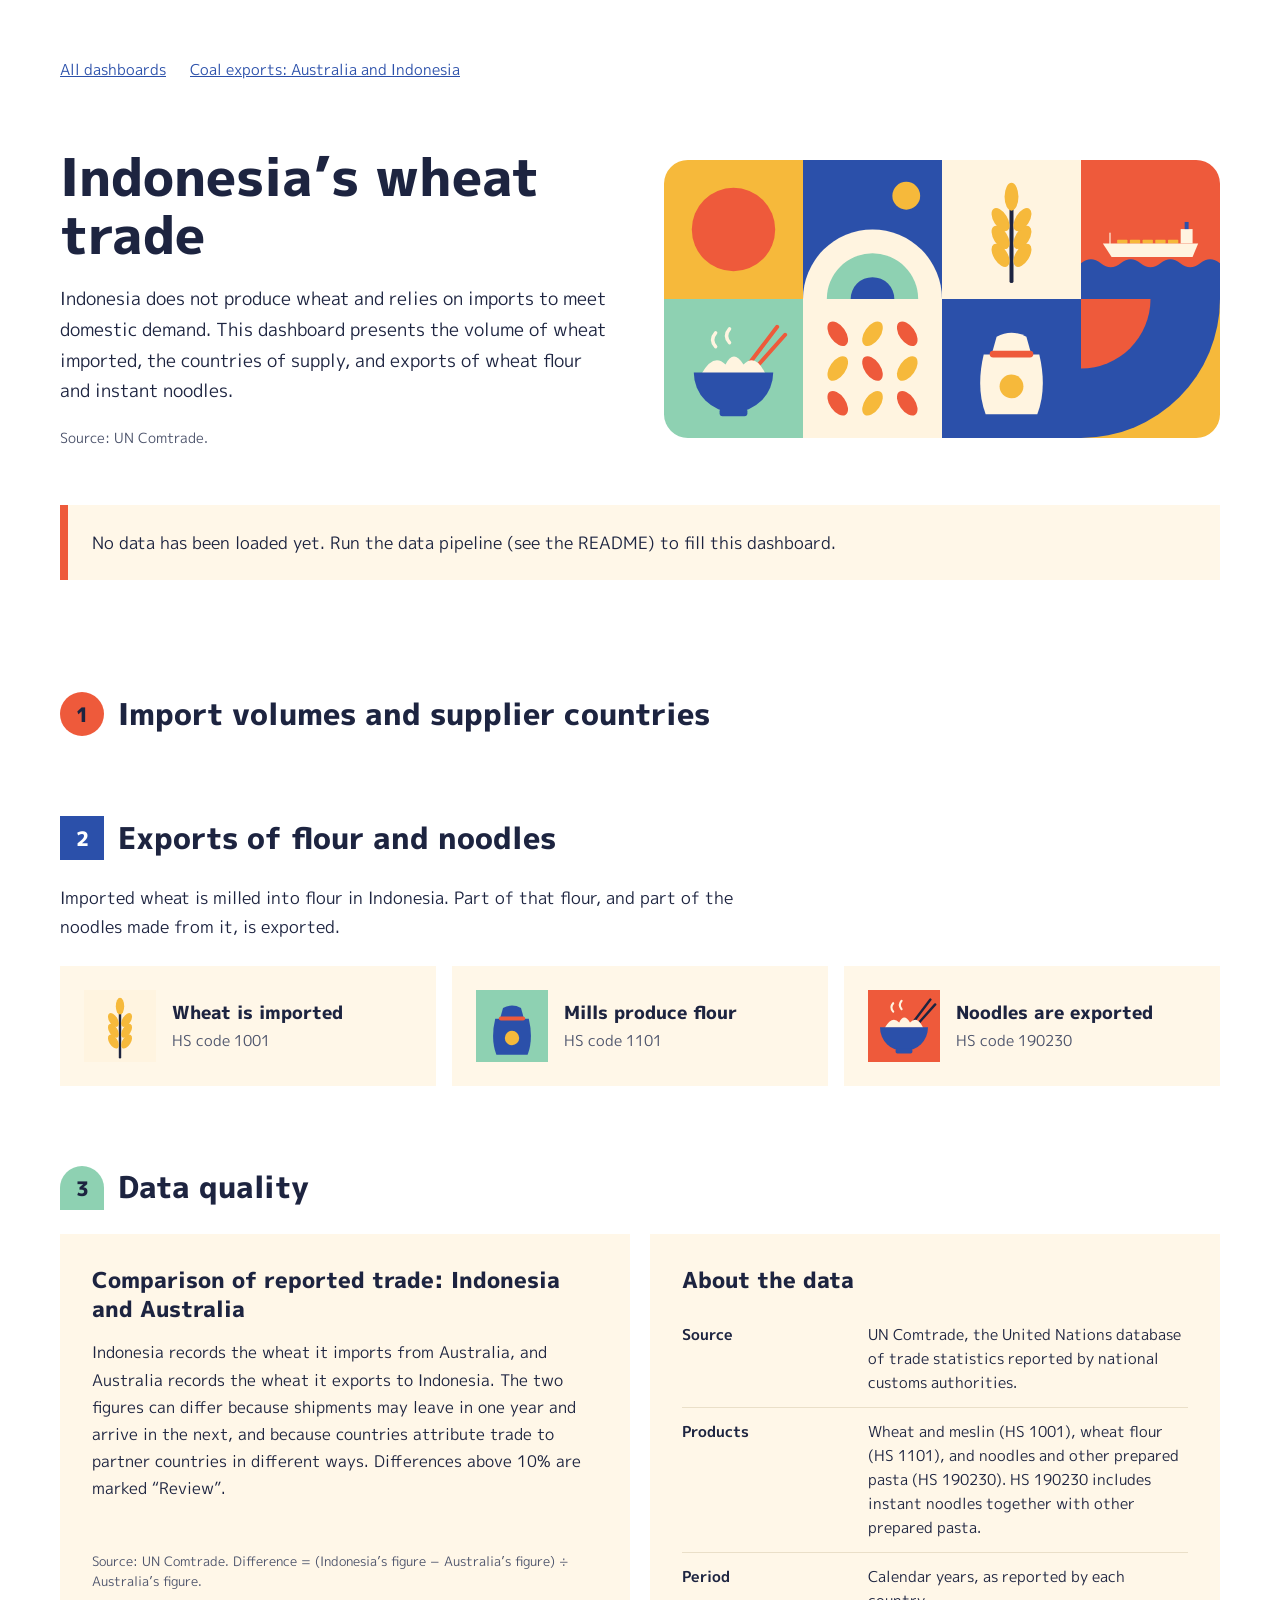
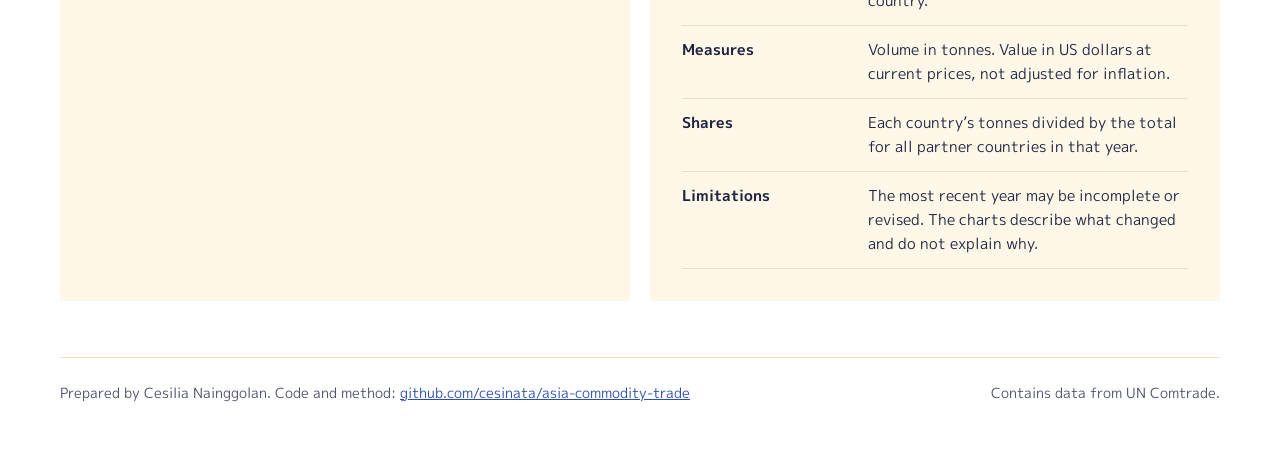
==== docs/wheat/index.html @ 77d4c263 "Add pipeline, SQL, dashboard pages and ignore rules for secrets and raw data" ====
<!doctype html>
<html lang="en">
<head>
<meta charset="utf-8">
<meta name="viewport" content="width=device-width, initial-scale=1">
<title>Indonesia’s wheat trade | Asia commodity trade</title>
<meta name="description" content="Indonesia’s wheat imports by supplier country, and its exports of wheat flour and noodles, from UN Comtrade data.">
<link rel="preconnect" href="https://fonts.googleapis.com"><link rel="preconnect" href="https://fonts.gstatic.com" crossorigin><link href="https://fonts.googleapis.com/css2?family=M+PLUS+1p:wght@400;500;700;800&amp;display=swap" rel="stylesheet">
<link rel="stylesheet" href="../assets/style.css">
</head>
<body data-story="wheat">
<div class="wrap">
<nav class="nav" aria-label="Site"><a href="../">All dashboards</a><a href="../coal/">Coal exports: Australia and Indonesia</a></nav>
<header class="top">
<div class="lede">
<h1>Indonesia’s wheat trade</h1>
<p class="intro">Indonesia does not produce wheat and relies on imports to meet domestic demand. This dashboard presents the volume of wheat imported, the countries of supply, and exports of wheat flour and instant noodles.</p>
<p class="meta" id="meta">Source: UN Comtrade.</p>
</div>
<img src="../assets/hero-wheat.svg" alt="Illustration of eight coloured tiles showing a sun, waves, wheat, a cargo ship, a noodle bowl, grain and a flour sack" width="560" height="280">
</header>

<div class="kpis" id="kpis" aria-label="Key figures"></div>

<section>
<h2><span class="num n1" aria-hidden="true">1</span>Import volumes and supplier countries</h2>
<div class="grid2" id="s1"></div>
</section>

<section>
<h2><span class="num n2" aria-hidden="true">2</span>Exports of flour and noodles</h2>
<p class="section-intro">Imported wheat is milled into flour in Indonesia. Part of that flour, and part of the noodles made from it, is exported.</p>
<div class="steps">
<div class="step"><img src="../assets/icon-wheat.svg" alt="" width="72" height="72"><div><strong>Wheat is imported</strong><span>HS code 1001</span></div></div>
<div class="step"><img src="../assets/icon-flour.svg" alt="" width="72" height="72"><div><strong>Mills produce flour</strong><span>HS code 1101</span></div></div>
<div class="step"><img src="../assets/icon-noodles.svg" alt="" width="72" height="72"><div><strong>Noodles are exported</strong><span>HS code 190230</span></div></div>
</div>
<div class="grid2" id="s2"></div>
</section>

<section>
<h2><span class="num n3" aria-hidden="true">3</span>Data quality</h2>
<div class="grid2">
<div class="card">
<h3>Comparison of reported trade: Indonesia and Australia</h3>
<p class="body">Indonesia records the wheat it imports from Australia, and Australia records the wheat it exports to Indonesia. The two figures can differ because shipments may leave in one year and arrive in the next, and because countries attribute trade to partner countries in different ways. Differences above 10% are marked “Review”.</p>
<p class="body"><strong id="mirror-summary"></strong></p>
<div id="mirror"></div>
<p class="source">Source: UN Comtrade. Difference = (Indonesia’s figure − Australia’s figure) ÷ Australia’s figure.</p>
</div>
<div class="card">
<h3>About the data</h3>
<dl class="about">
<div><dt>Source</dt><dd>UN Comtrade, the United Nations database of trade statistics reported by national customs authorities.</dd></div>
<div><dt>Products</dt><dd>Wheat and meslin (HS 1001), wheat flour (HS 1101), and noodles and other prepared pasta (HS 190230). HS 190230 includes instant noodles together with other prepared pasta.</dd></div>
<div><dt>Period</dt><dd>Calendar years, as reported by each country.</dd></div>
<div><dt>Measures</dt><dd>Volume in tonnes. Value in US dollars at current prices, not adjusted for inflation.</dd></div>
<div><dt>Shares</dt><dd>Each country’s tonnes divided by the total for all partner countries in that year.</dd></div>
<div><dt>Limitations</dt><dd>The most recent year may be incomplete or revised. The charts describe what changed and do not explain why.</dd></div>
</dl>
</div>
</div>
</section>

<footer><span>Prepared by Cesilia Nainggolan. Code and method: <a href="https://github.com/cesinata/asia-commodity-trade">github.com/cesinata/asia-commodity-trade</a></span><span>Contains data from UN Comtrade.</span></footer>
</div>
<script src="../assets/app.js"></script>
</body>
</html>
---- docs/assets/style.css ----
/* Shared styles for the trade dashboards. Colours follow the entity:
   Australia is always cobalt; the comparison country is tomato (wheat) or amber (coal). */
:root {
  --ink: #1D2440; --ink-2: #4C536B; --line: #EADFC8; --panel: #FFF7E8; --white: #FFFFFF;
  --cobalt: #2B50AA; --tomato: #EE5A3B; --sun: #F6B93B; --mint: #8ED1B2; --amber: #C27F0A;
  --neutral: #D9DBE3; --grid: #E6E1D3;
}
* { box-sizing: border-box; }
html { -webkit-text-size-adjust: 100%; }
body { margin: 0; background: var(--white); color: var(--ink); font-family: "M PLUS 1p", "Hiragino Sans", system-ui, sans-serif;
  font-size: 16px; line-height: 1.6; font-variant-numeric: tabular-nums; }
a { color: var(--cobalt); } a:hover { color: var(--ink); }
:focus-visible { outline: 3px solid var(--tomato); outline-offset: 2px; }
.wrap { max-width: 1240px; margin: 0 auto; padding: 48px 40px 64px; display: flex; flex-direction: column; gap: 56px; }
.nav { display: flex; flex-wrap: wrap; gap: 8px 24px; font-size: 15px; }
.nav a { padding: 10px 0; }
header.top { display: grid; grid-template-columns: repeat(auto-fit, minmax(min(100%, 420px), 1fr)); gap: 48px; align-items: center; }
header.top img { width: 100%; height: auto; display: block; }
.lede { display: flex; flex-direction: column; gap: 20px; }
h1 { margin: 0; font-weight: 800; font-size: clamp(34px, 4.2vw, 52px); line-height: 1.12; }
.intro { margin: 0; font-size: 18px; line-height: 1.7; max-width: 58ch; }
.meta { margin: 0; font-size: 14px; color: var(--ink-2); }
h2 { margin: 0; display: flex; align-items: center; gap: 14px; font-weight: 800; font-size: 30px; line-height: 1.25; }
h2 .num { flex: none; width: 44px; height: 44px; display: flex; align-items: center; justify-content: center; font-size: 20px; }
.num.n1 { background: var(--tomato); border-radius: 50%; }
.num.n2 { background: var(--cobalt); color: var(--white); }
.num.n3 { background: var(--mint); border-radius: 22px 22px 0 0; }
.num.n4 { background: var(--sun); border-radius: 0 22px 22px 0; }
section { display: flex; flex-direction: column; gap: 24px; }
.section-intro { margin: 0; font-size: 17px; line-height: 1.7; max-width: 64ch; }
.kpis { display: grid; grid-template-columns: repeat(auto-fit, minmax(230px, 1fr)); gap: 16px; }
.kpi { background: var(--panel); border-left: 8px solid var(--sun); padding: 24px; display: flex; flex-direction: column; gap: 6px; }
.kpi .label { font-size: 15px; line-height: 1.4; }
.kpi .value { font-weight: 800; font-size: 44px; line-height: 1.1; }
.kpi .value small { font-size: 18px; font-weight: 500; }
.kpi .note { font-size: 13px; color: var(--ink-2); }
.grid2 { display: grid; grid-template-columns: repeat(auto-fit, minmax(min(100%, 500px), 1fr)); gap: 20px; }
.card { background: var(--panel); padding: 32px; display: flex; flex-direction: column; gap: 16px; min-width: 0; }
.card.wide { grid-column: 1 / -1; }
.card.wide .chart { max-width: 820px; }
.card h3 { margin: 0; font-weight: 800; font-size: 22px; line-height: 1.3; }
.card .sub { margin: 0; font-size: 14px; line-height: 1.5; color: var(--ink-2); }
.card .note, .card .source { margin: 0; font-size: 14px; line-height: 1.6; color: var(--ink-2); }
.card .source { font-size: 13px; }
.card p.body { margin: 0; font-size: 16px; line-height: 1.7; max-width: 64ch; }
.chart svg { width: 100%; height: auto; display: block; overflow: visible; }
.chart text { font-family: inherit; }
.legend { display: flex; flex-wrap: wrap; gap: 6px 20px; font-size: 14px; }
.legend span { display: inline-flex; align-items: center; gap: 8px; }
.legend i { width: 14px; height: 14px; display: inline-block; }
.hbars { display: flex; flex-direction: column; gap: 10px; }
.hbar { display: grid; grid-template-columns: minmax(96px, 150px) 1fr 64px; gap: 12px; align-items: center; font-size: 15px; }
.hbar .track { background: var(--white); height: 22px; }
.hbar .fill { height: 22px; border-radius: 0 4px 4px 0; min-width: 2px; }
.hbar .val { font-weight: 700; text-align: right; }
.steps { display: grid; grid-template-columns: repeat(auto-fit, minmax(min(100%, 260px), 1fr)); gap: 16px; }
.step { background: var(--panel); padding: 24px; display: flex; gap: 16px; align-items: center; }
.step img { width: 72px; height: 72px; flex: none; }
.step strong { display: block; font-size: 18px; font-weight: 800; }
.step span { font-size: 15px; color: var(--ink-2); }
details { font-size: 14px; }
summary { cursor: pointer; padding: 10px 0; color: var(--cobalt); text-decoration: underline; width: fit-content; }
.tablebox { overflow-x: auto; }
table { width: 100%; border-collapse: collapse; font-size: 15px; }
th, td { text-align: right; padding: 10px; border-bottom: 1px solid var(--line); white-space: nowrap; }
th:first-child, td:first-child { text-align: left; padding-left: 0; }
thead th { font-weight: 700; border-bottom: 2px solid var(--ink); white-space: normal; vertical-align: bottom; }
td.flag { font-weight: 700; }
dl.about { margin: 0; font-size: 15px; line-height: 1.6; }
dl.about div { display: grid; grid-template-columns: minmax(110px, 170px) 1fr; gap: 16px; padding: 12px 0; border-bottom: 1px solid var(--line); }
dl.about dt { font-weight: 700; } dl.about dd { margin: 0; }
.empty { background: var(--panel); border-left: 8px solid var(--tomato); padding: 24px; font-size: 17px; }
footer { border-top: 1px solid var(--line); padding-top: 24px; display: flex; flex-wrap: wrap; justify-content: space-between; gap: 16px; font-size: 14px; color: var(--ink-2); }
#tip { position: fixed; pointer-events: none; background: var(--ink); color: var(--white); font-size: 13px; line-height: 1.4; padding: 8px 10px; border-radius: 4px; max-width: 240px; z-index: 10; display: none; }
.stories { display: grid; grid-template-columns: repeat(auto-fit, minmax(min(100%, 420px), 1fr)); gap: 24px; }
.story { background: var(--panel); display: flex; flex-direction: column; color: inherit; text-decoration: none; }
.story img { width: 100%; height: auto; display: block; }
.story div { padding: 28px; display: flex; flex-direction: column; gap: 10px; }
.story strong { font-size: 26px; font-weight: 800; line-height: 1.25; }
.story span { font-size: 16px; }
.story em { font-style: normal; color: var(--cobalt); text-decoration: underline; }
@media (max-width: 560px) { dl.about div { grid-template-columns: 1fr; gap: 2px; } .wrap { padding: 32px 16px 48px; gap: 40px; } .card { padding: 20px; } h2 { font-size: 24px; } .kpi .value { font-size: 36px; } }
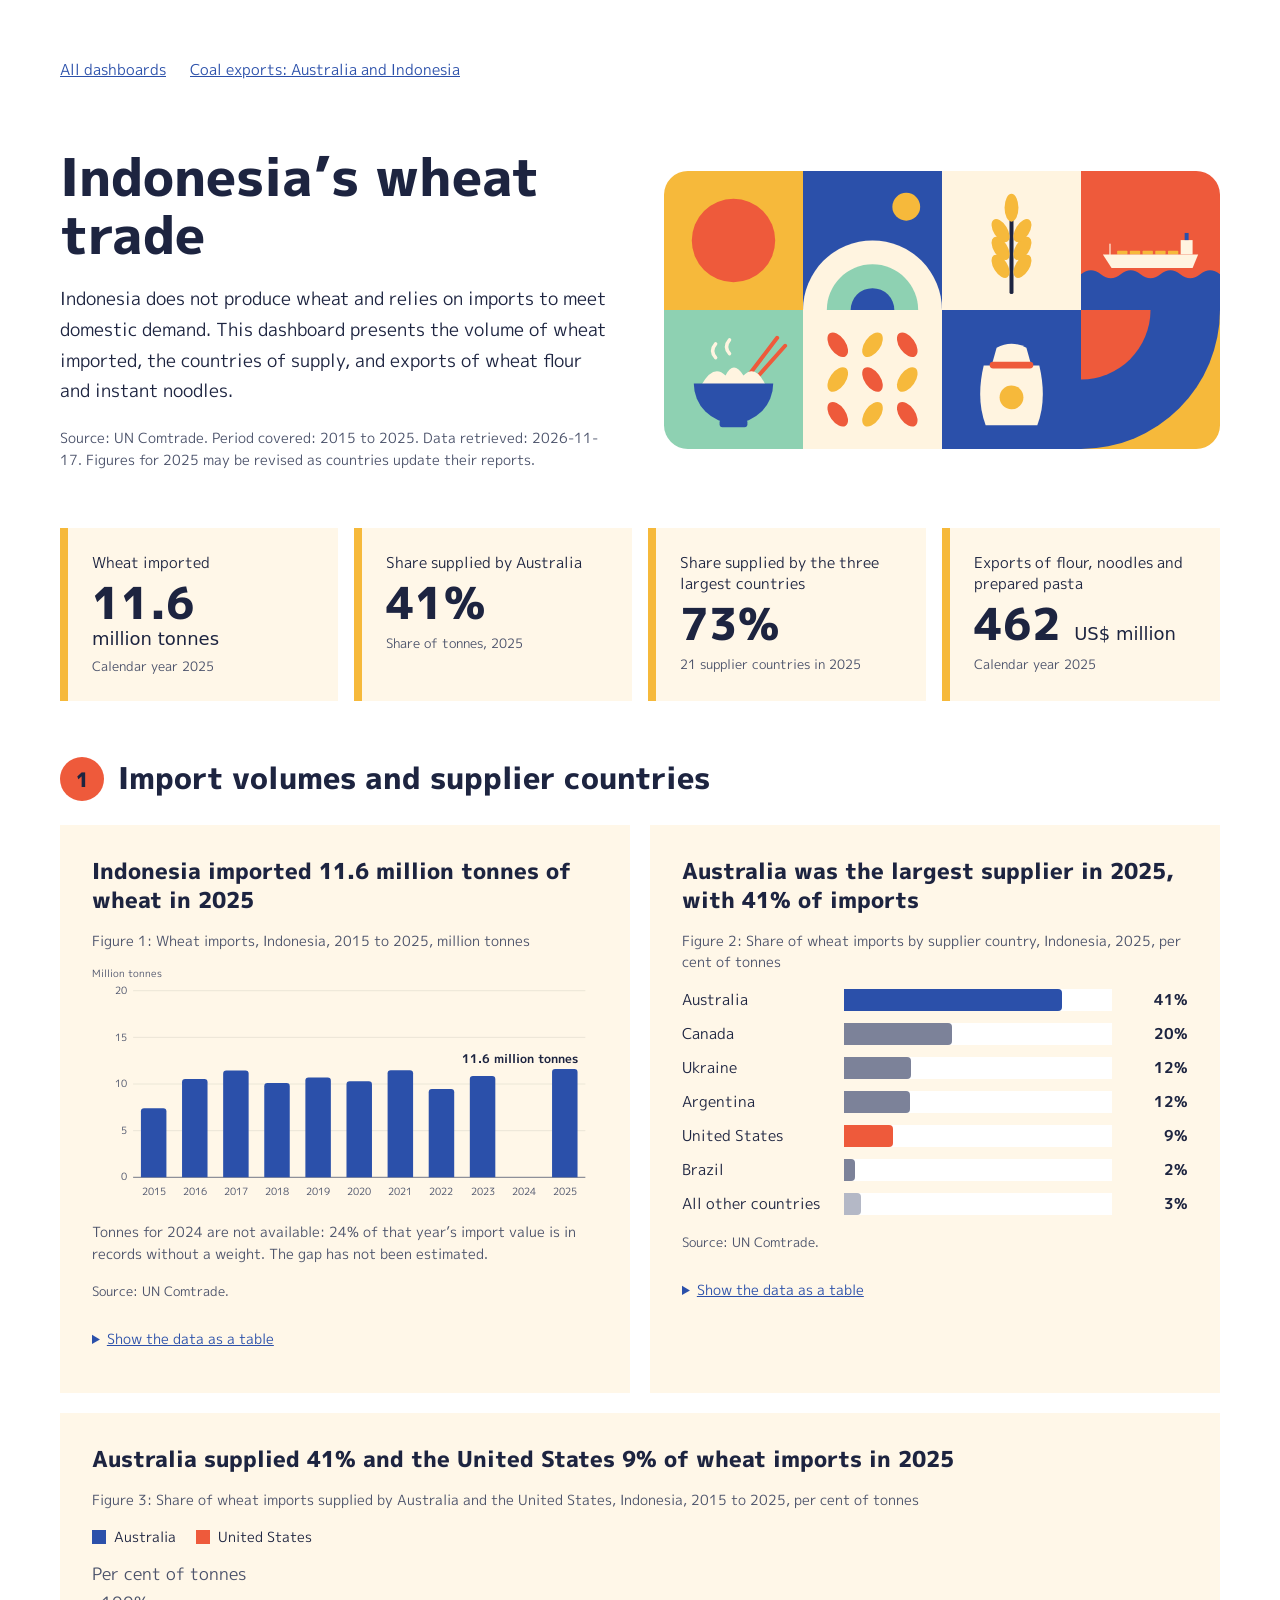
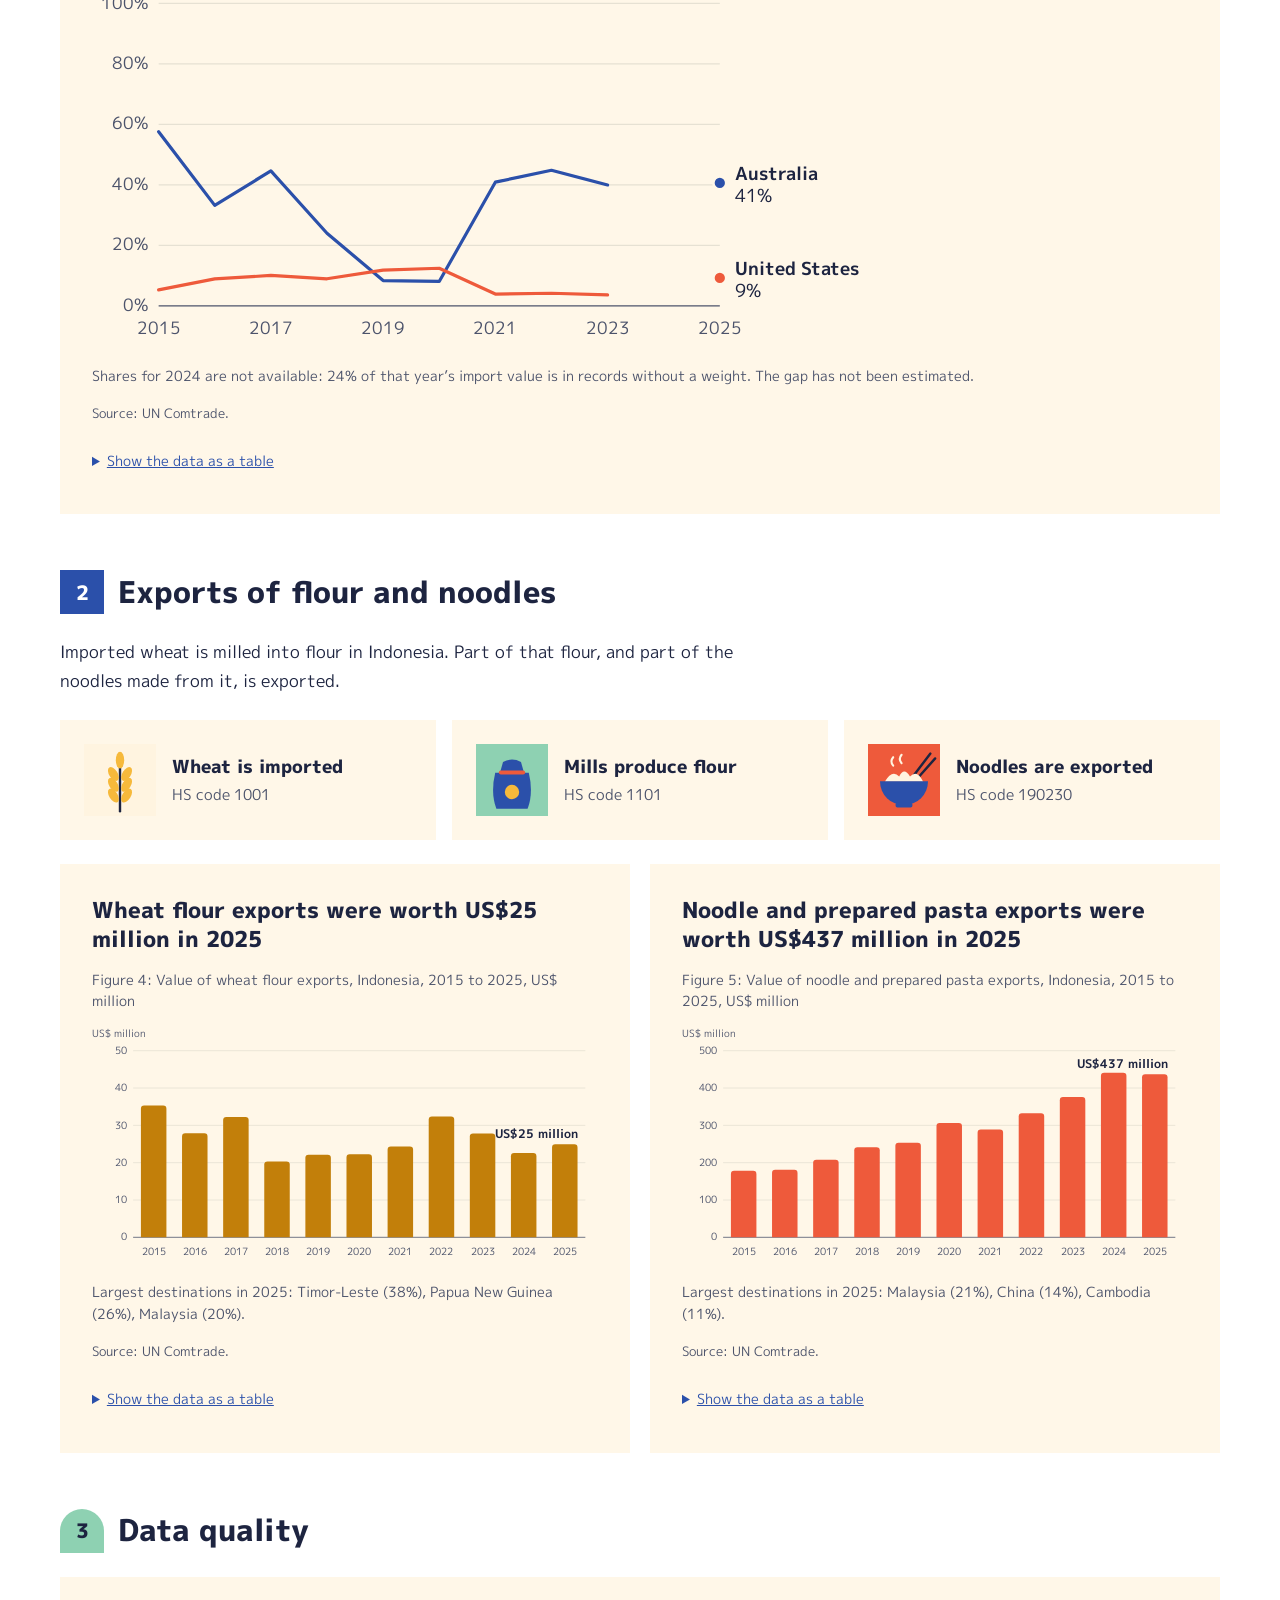
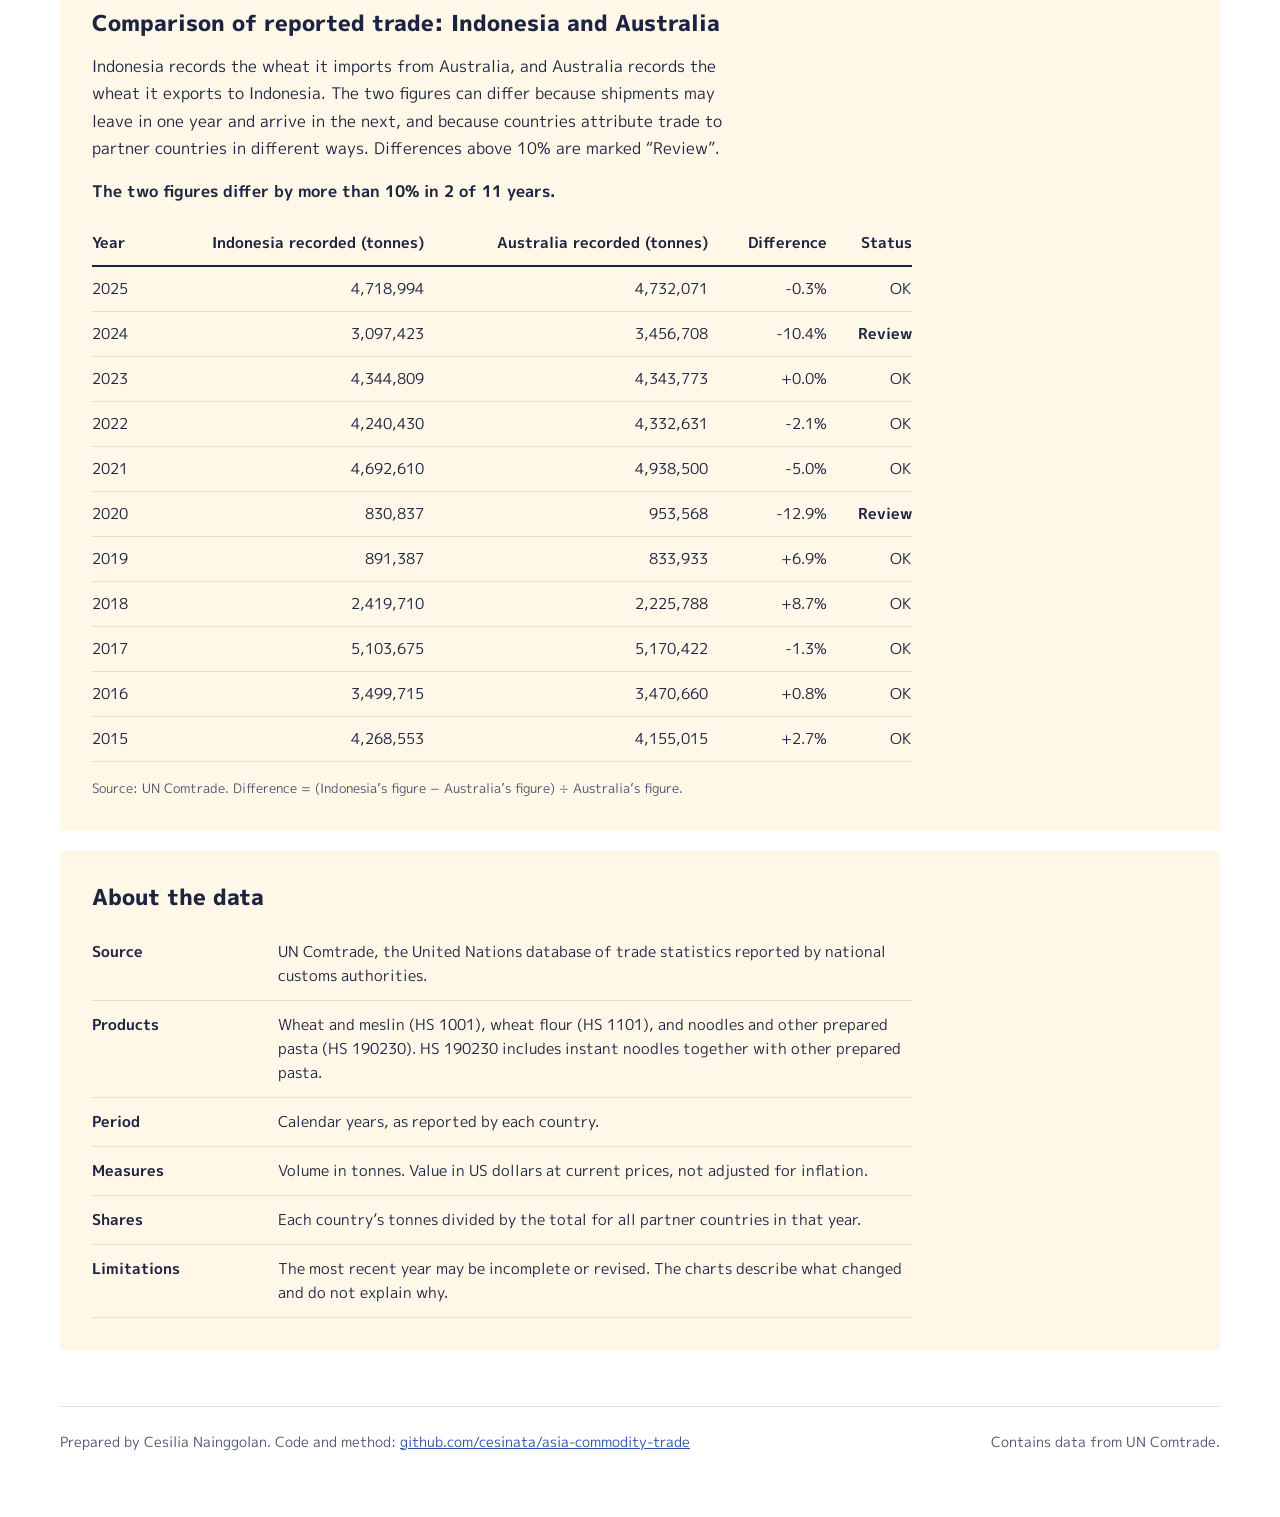
==== commit 47915bcd: "Show 2024 wheat tonnes as not available, keep one-sided comparison years, fix chart layout on deskto" ====
--- a/docs/wheat/index.html
+++ b/docs/wheat/index.html
@@ -41,14 +41,14 @@
 <section>
 <h2><span class="num n3" aria-hidden="true">3</span>Data quality</h2>
 <div class="grid2">
-<div class="card">
+<div class="card wide">
 <h3>Comparison of reported trade: Indonesia and Australia</h3>
 <p class="body">Indonesia records the wheat it imports from Australia, and Australia records the wheat it exports to Indonesia. The two figures can differ because shipments may leave in one year and arrive in the next, and because countries attribute trade to partner countries in different ways. Differences above 10% are marked “Review”.</p>
 <p class="body"><strong id="mirror-summary"></strong></p>
 <div id="mirror"></div>
 <p class="source">Source: UN Comtrade. Difference = (Indonesia’s figure − Australia’s figure) ÷ Australia’s figure.</p>
 </div>
-<div class="card">
+<div class="card wide">
 <h3>About the data</h3>
 <dl class="about">
 <div><dt>Source</dt><dd>UN Comtrade, the United Nations database of trade statistics reported by national customs authorities.</dd></div>
--- a/docs/assets/style.css
+++ b/docs/assets/style.css
@@ -31,13 +31,13 @@
 .kpis { display: grid; grid-template-columns: repeat(auto-fit, minmax(230px, 1fr)); gap: 16px; }
 .kpi { background: var(--panel); border-left: 8px solid var(--sun); padding: 24px; display: flex; flex-direction: column; gap: 6px; }
 .kpi .label { font-size: 15px; line-height: 1.4; }
-.kpi .value { font-weight: 800; font-size: 44px; line-height: 1.1; }
-.kpi .value small { font-size: 18px; font-weight: 500; }
+.kpi .value { font-weight: 800; font-size: 44px; line-height: 1.1; display: flex; flex-wrap: wrap; align-items: baseline; column-gap: 0.3em; }
+.kpi .value small { font-size: 18px; font-weight: 500; line-height: 1.3; white-space: nowrap; }
 .kpi .note { font-size: 13px; color: var(--ink-2); }
 .grid2 { display: grid; grid-template-columns: repeat(auto-fit, minmax(min(100%, 500px), 1fr)); gap: 20px; }
 .card { background: var(--panel); padding: 32px; display: flex; flex-direction: column; gap: 16px; min-width: 0; }
 .card.wide { grid-column: 1 / -1; }
-.card.wide .chart { max-width: 820px; }
+.card.wide .chart, .card.wide .tablebox, .card.wide dl.about { max-width: 820px; }
 .card h3 { margin: 0; font-weight: 800; font-size: 22px; line-height: 1.3; }
 .card .sub { margin: 0; font-size: 14px; line-height: 1.5; color: var(--ink-2); }
 .card .note, .card .source { margin: 0; font-size: 14px; line-height: 1.6; color: var(--ink-2); }
@@ -62,8 +62,9 @@
 summary { cursor: pointer; padding: 10px 0; color: var(--cobalt); text-decoration: underline; width: fit-content; }
 .tablebox { overflow-x: auto; }
 table { width: 100%; border-collapse: collapse; font-size: 15px; }
-th, td { text-align: right; padding: 10px; border-bottom: 1px solid var(--line); white-space: nowrap; }
+th, td { text-align: right; padding: 10px 8px; border-bottom: 1px solid var(--line); white-space: nowrap; }
 th:first-child, td:first-child { text-align: left; padding-left: 0; }
+th:last-child, td:last-child { padding-right: 0; }
 thead th { font-weight: 700; border-bottom: 2px solid var(--ink); white-space: normal; vertical-align: bottom; }
 td.flag { font-weight: 700; }
 dl.about { margin: 0; font-size: 15px; line-height: 1.6; }
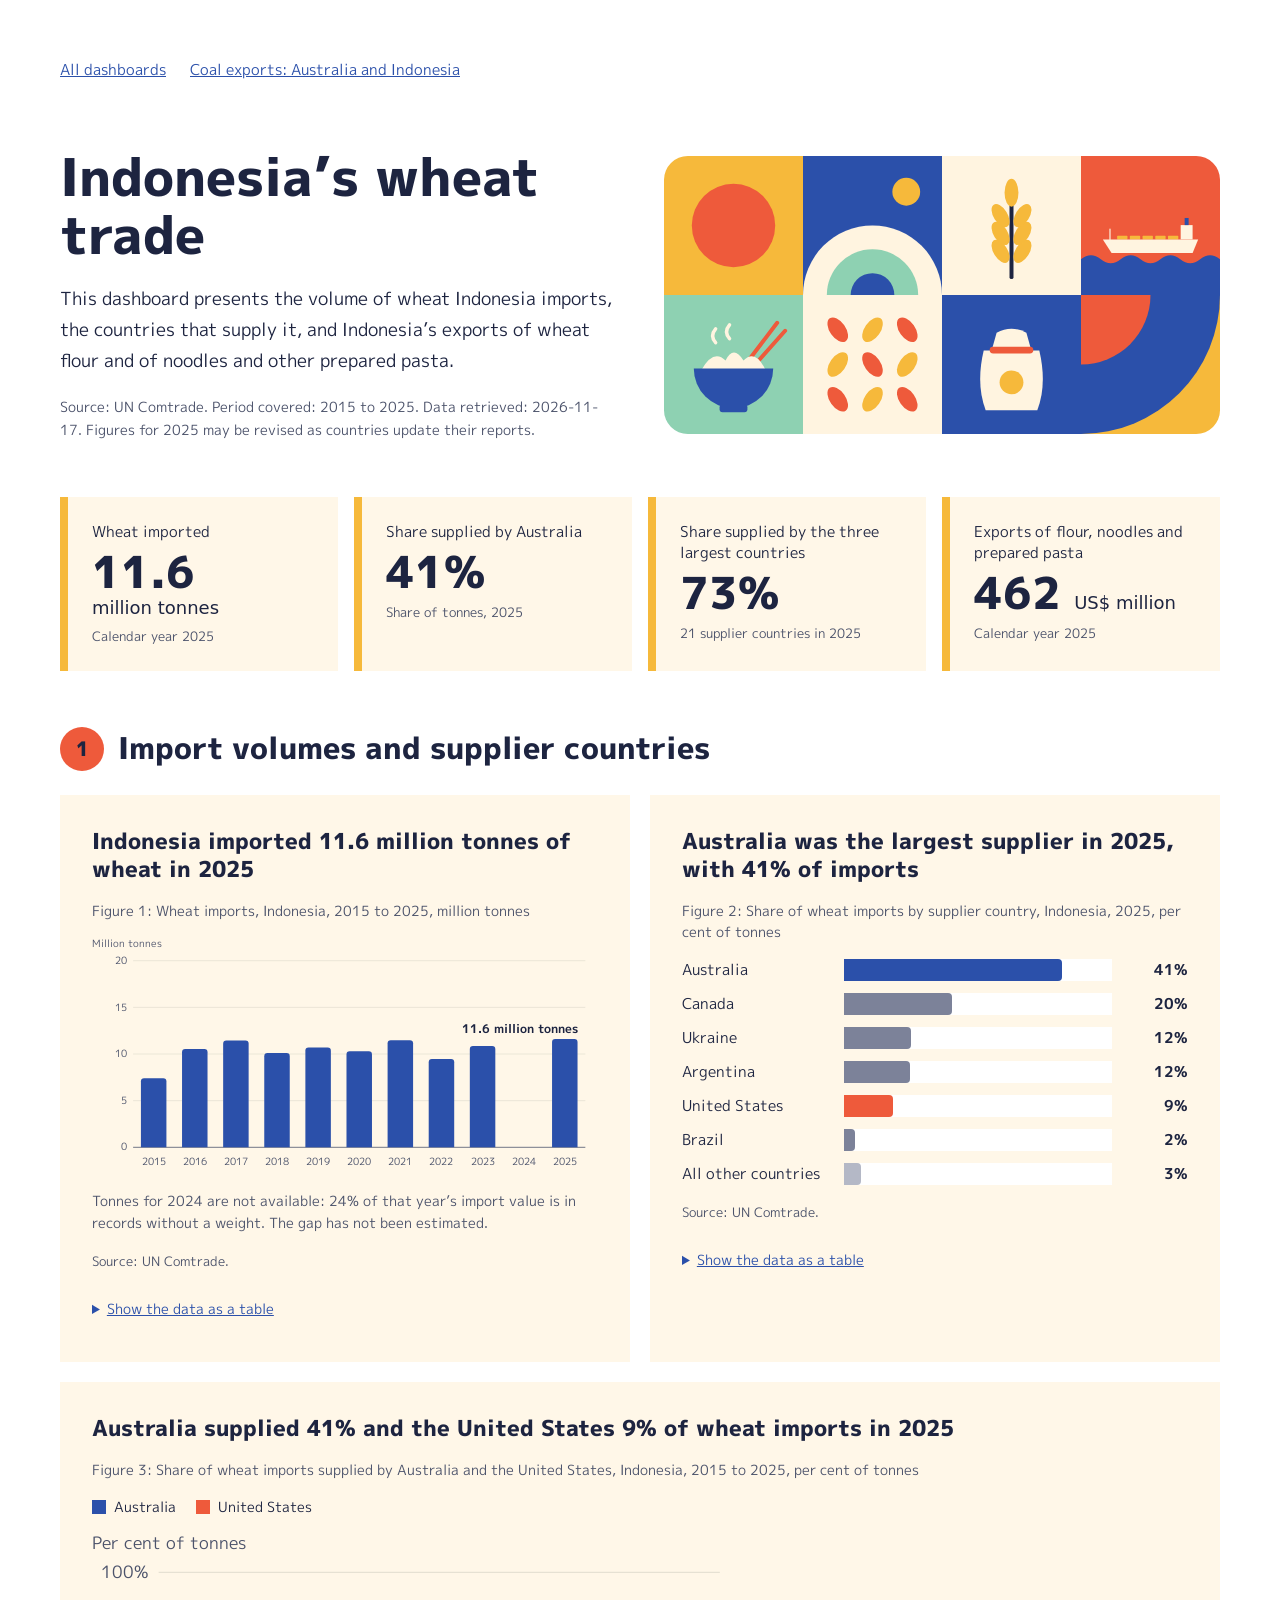
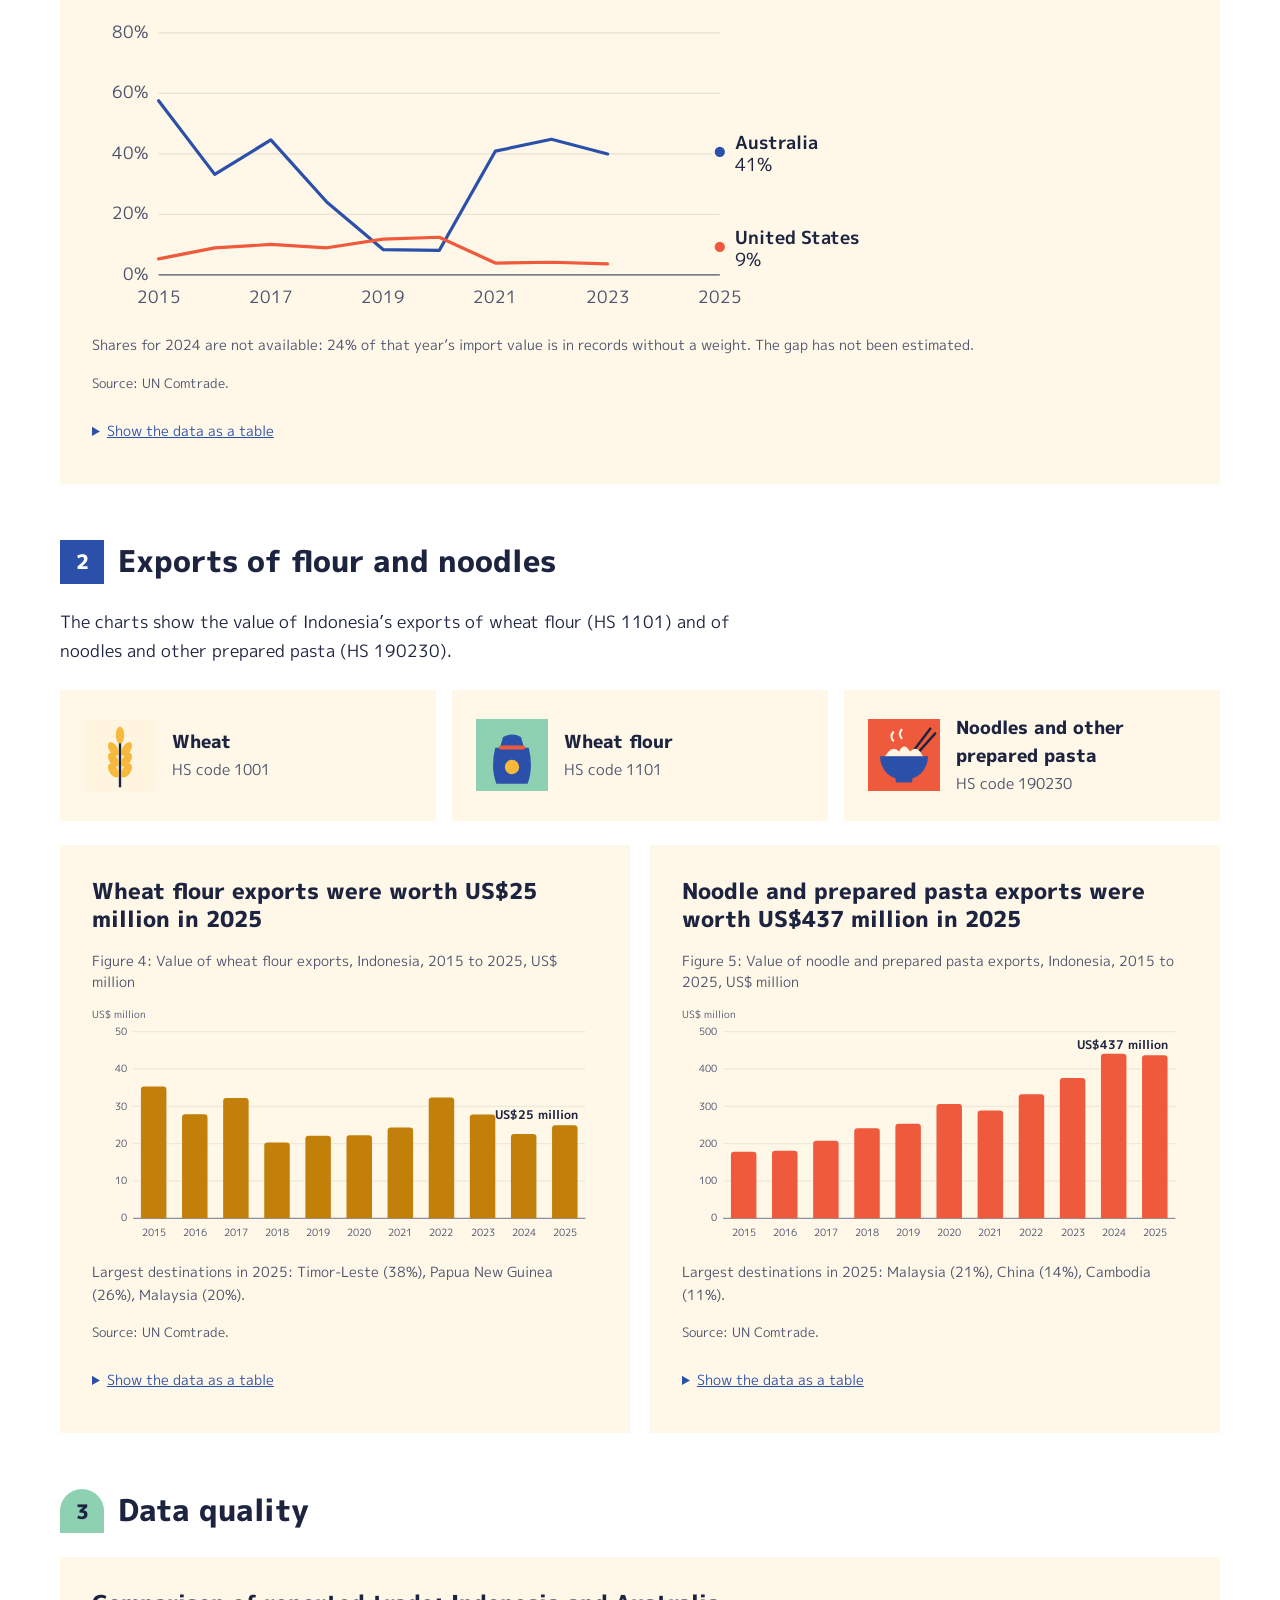
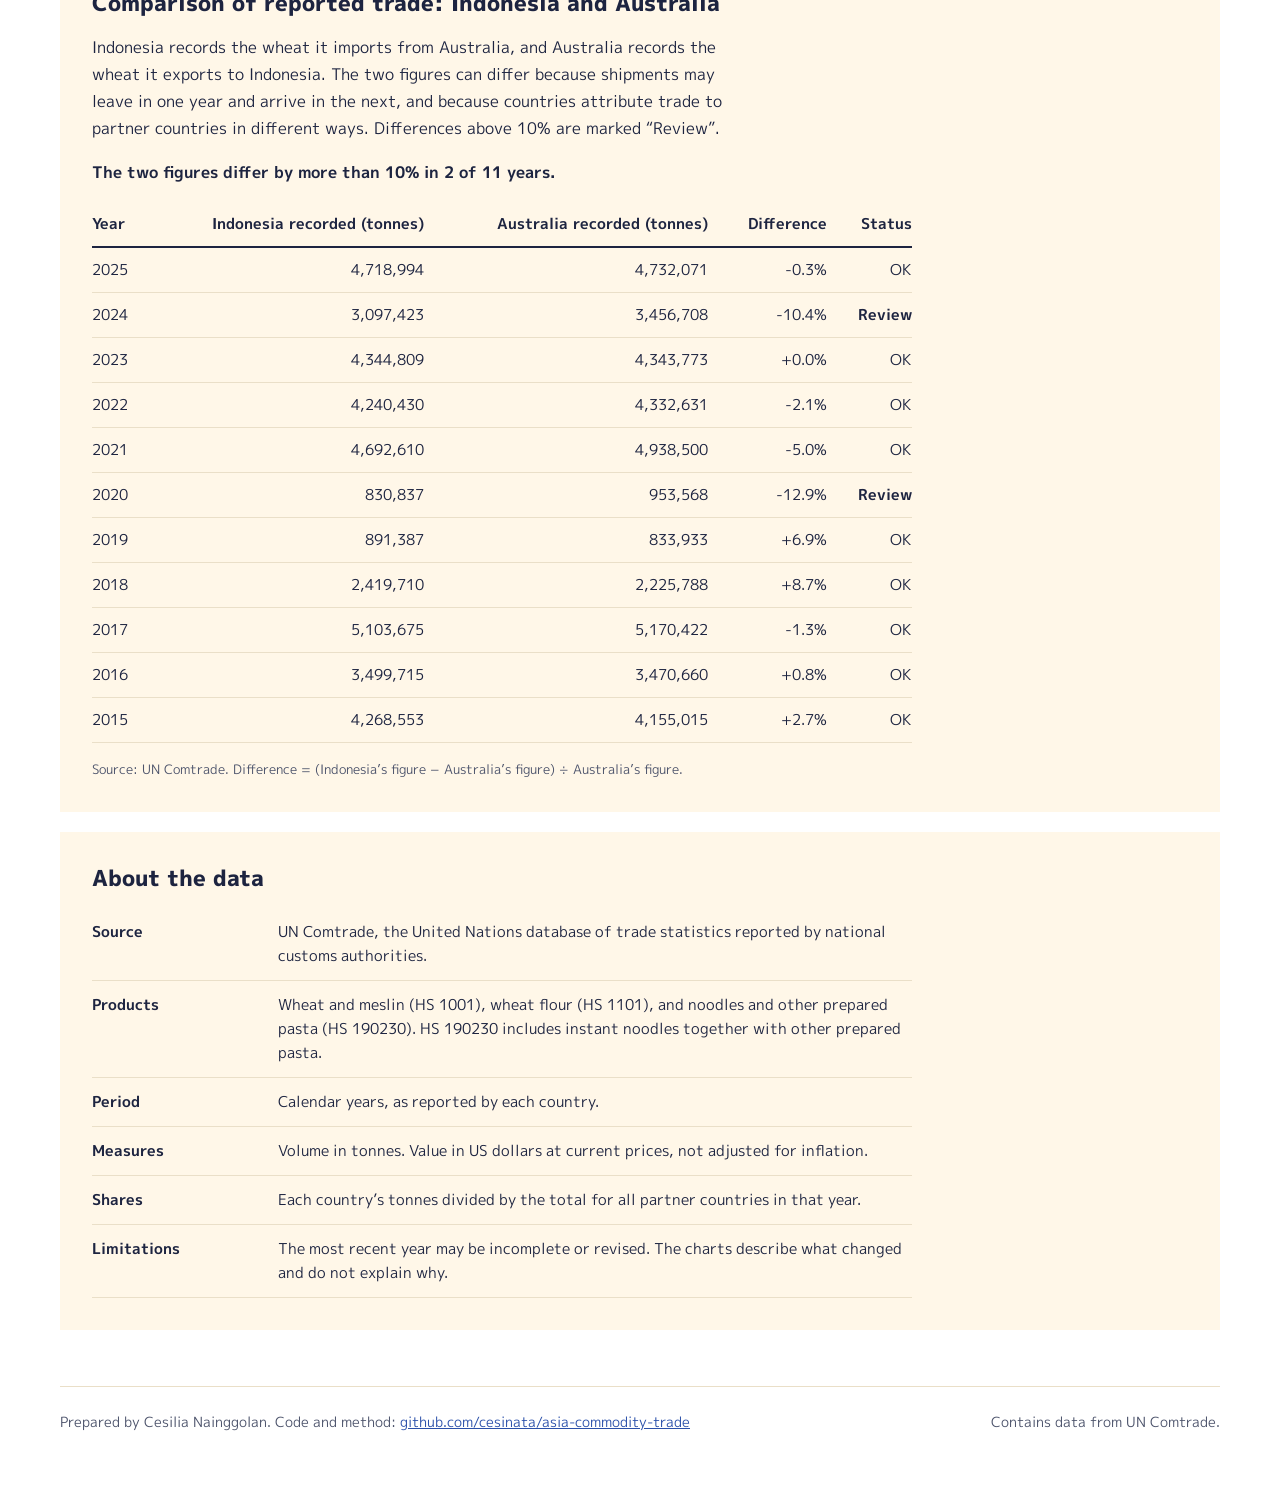
==== commit 984b6841: "Add live links, screenshot and findings to README; remove unsourced claims from page text" ====
--- a/docs/wheat/index.html
+++ b/docs/wheat/index.html
@@ -14,7 +14,7 @@
 <header class="top">
 <div class="lede">
 <h1>Indonesia’s wheat trade</h1>
-<p class="intro">Indonesia does not produce wheat and relies on imports to meet domestic demand. This dashboard presents the volume of wheat imported, the countries of supply, and exports of wheat flour and instant noodles.</p>
+<p class="intro">This dashboard presents the volume of wheat Indonesia imports, the countries that supply it, and Indonesia’s exports of wheat flour and of noodles and other prepared pasta.</p>
 <p class="meta" id="meta">Source: UN Comtrade.</p>
 </div>
 <img src="../assets/hero-wheat.svg" alt="Illustration of eight coloured tiles showing a sun, waves, wheat, a cargo ship, a noodle bowl, grain and a flour sack" width="560" height="280">
@@ -29,11 +29,11 @@
 
 <section>
 <h2><span class="num n2" aria-hidden="true">2</span>Exports of flour and noodles</h2>
-<p class="section-intro">Imported wheat is milled into flour in Indonesia. Part of that flour, and part of the noodles made from it, is exported.</p>
+<p class="section-intro">The charts show the value of Indonesia’s exports of wheat flour (HS 1101) and of noodles and other prepared pasta (HS 190230).</p>
 <div class="steps">
-<div class="step"><img src="../assets/icon-wheat.svg" alt="" width="72" height="72"><div><strong>Wheat is imported</strong><span>HS code 1001</span></div></div>
-<div class="step"><img src="../assets/icon-flour.svg" alt="" width="72" height="72"><div><strong>Mills produce flour</strong><span>HS code 1101</span></div></div>
-<div class="step"><img src="../assets/icon-noodles.svg" alt="" width="72" height="72"><div><strong>Noodles are exported</strong><span>HS code 190230</span></div></div>
+<div class="step"><img src="../assets/icon-wheat.svg" alt="" width="72" height="72"><div><strong>Wheat</strong><span>HS code 1001</span></div></div>
+<div class="step"><img src="../assets/icon-flour.svg" alt="" width="72" height="72"><div><strong>Wheat flour</strong><span>HS code 1101</span></div></div>
+<div class="step"><img src="../assets/icon-noodles.svg" alt="" width="72" height="72"><div><strong>Noodles and other prepared pasta</strong><span>HS code 190230</span></div></div>
 </div>
 <div class="grid2" id="s2"></div>
 </section>
